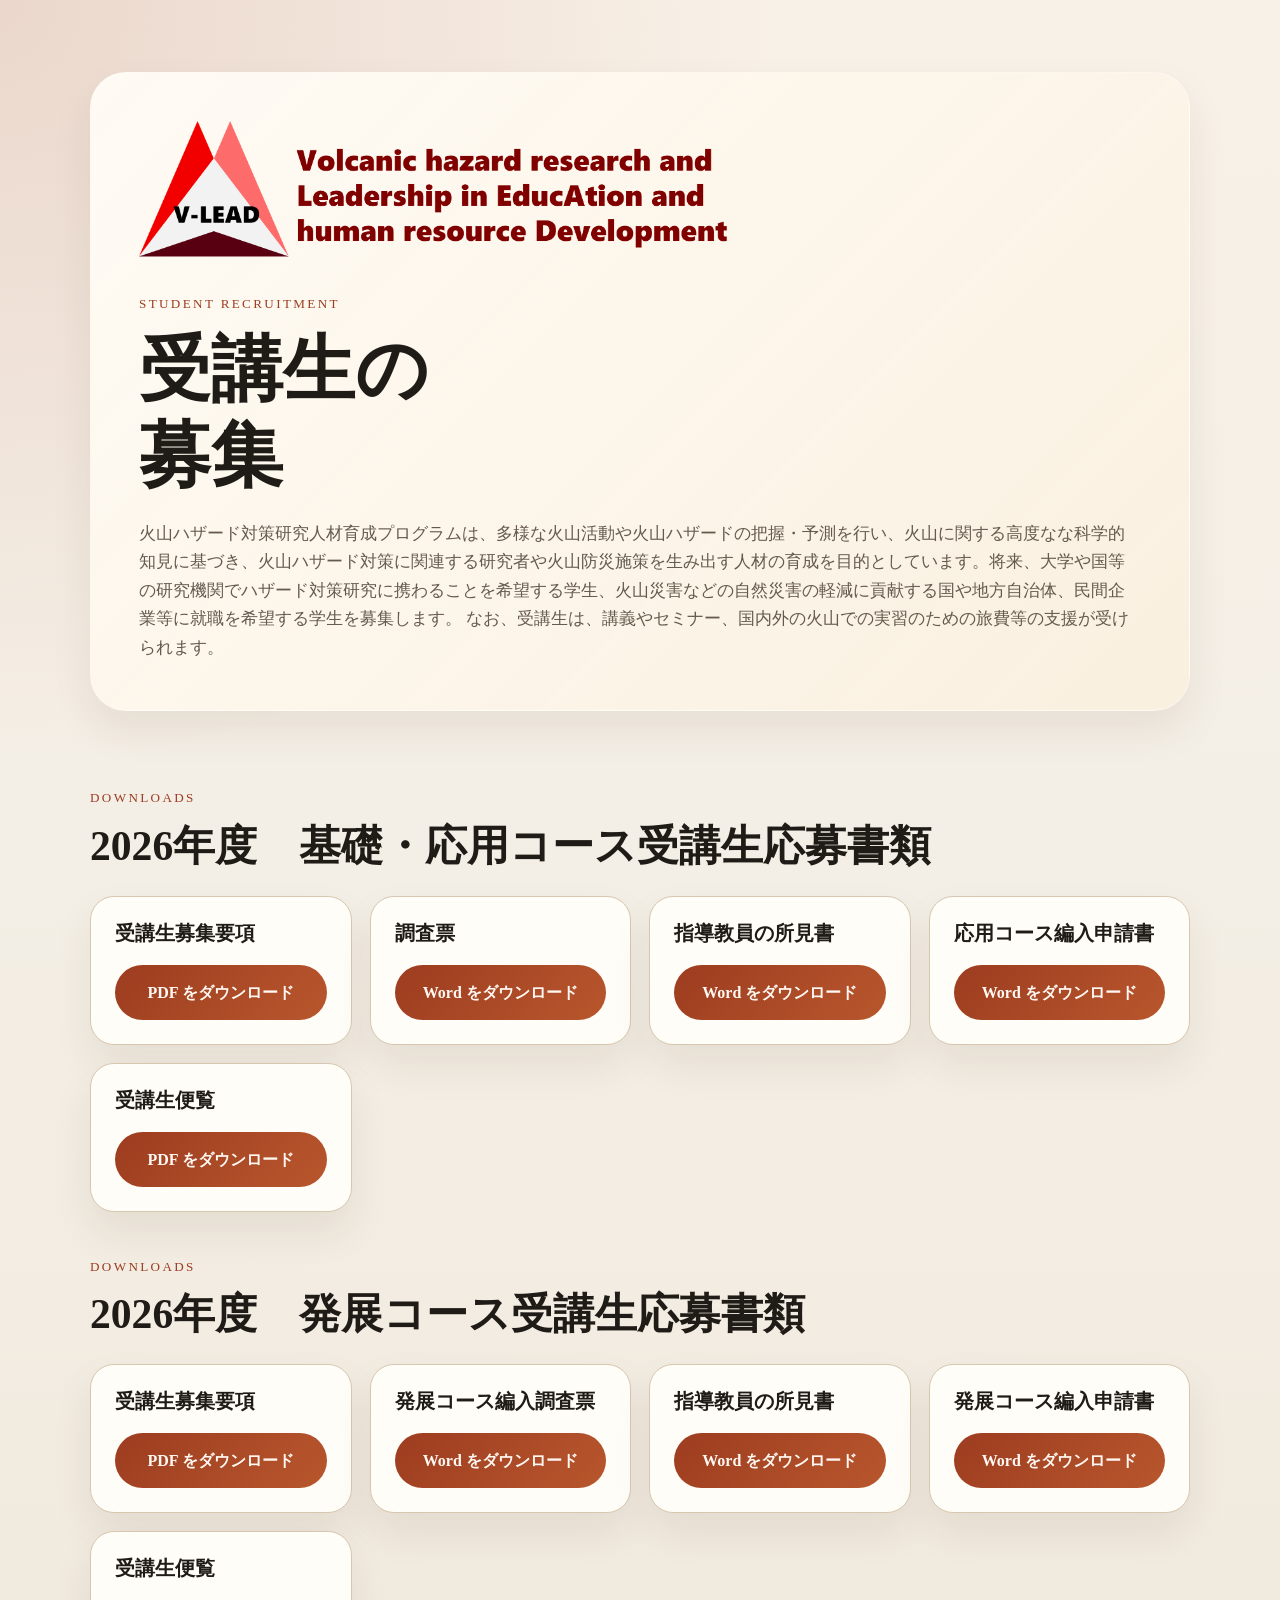
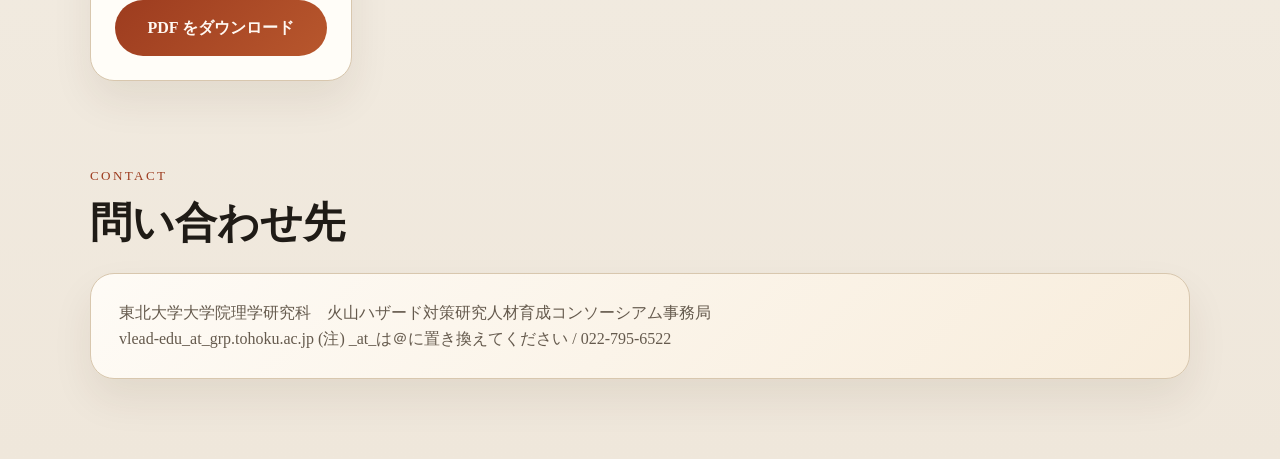
==== index.html @ fbe46156 "update" ====
<!DOCTYPE html>
<html lang="ja">

<head>
  <meta charset="UTF-8" />
  <meta name="viewport" content="width=device-width, initial-scale=1.0" />
  <title>V-LEAD 受講生募集</title>
  <meta name="description" content="V-LEAD の受講生募集概要と応募書類ダウンロードを掲載するページです。" />
  <meta name="robots" content="noindex, nofollow, noarchive" />
  <meta name="googlebot" content="noindex, nofollow, noarchive" />
  <link rel="stylesheet" href="styles.css" />
</head>

<body>
  <header class="hero">
    <div class="hero__inner">
      <a href="https://www.mext.go.jp/a_menu/kaihatu/jishin/mext_03438.html">
        <img class="hero__logo" src="assets/v-lead-logo.png" alt="V-LEAD ロゴ" width="900" height="197" />
      </a>
      <p class="eyebrow">Student Recruitment</p>
      <h1>受講生の募集</h1>
      <p class="hero__lead">
        火山ハザード対策研究人材育成プログラムは、多様な火山活動や火山ハザードの把握・予測を行い、火山に関する高度なな科学的知見に基づき、火山ハザード対策に関連する研究者や火山防災施策を生み出す人材の育成を目的としています。将来、大学や国等の研究機関でハザード対策研究に携わることを希望する学生、火山災害などの自然災害の軽減に貢献する国や地方自治体、民間企業等に就職を希望する学生を募集します。
        なお、受講生は、講義やセミナー、国内外の火山での実習のための旅費等の支援が受けられます。

      </p>
      <!--
        <div class="hero__actions">
          <a class="button button--primary" href="#downloads">募集資料をダウンロード</a>
          <a class="button button--ghost" href="#overview">募集概要を見る</a>
        </div>
        -->
    </div>
  </header>

  <main>
    <!-- <section class="section" id="overview">
      <div class="section__heading">
        <p class="eyebrow">Overview</p>
        <h2>募集概要</h2>
      </div>
      <div class="grid grid--cards">
        <article class="card">
          <h3>応募締切</h3>
          <p>2026年5月21日(水)
          </p>
        </article>
        <article class="card">
          <h3>応募方法</h3>
          <p>必要書類一式を vlead-oubo_at_grp.tohoku.ac.jp
            (※ _at_は＠に置き換えてください）宛にメールで提出してください。</p>
        </article>
        
          <article class="card">
            <h3>支援内容</h3>
            <p>講義・実習の案内、必要書類の配布、受講に関する連絡事項の掲載に対応できます。</p>
          </article>
          <article class="card">
            <h3>掲載方法</h3>
            <p>本文とダウンロードファイルを差し替えるだけで、GitHub Pages にそのまま公開できます。</p>
          </article>
      </div>
    </section> -->

    <section class="section" id="downloads">
      <div class="section__heading">
        <p class="eyebrow">Downloads</p>
        <h2>2026年度　基礎・応用コース受講生応募書類</h2>
        <!--
          <p class="section__note">
            下記のボタンから PDF と Word ファイルをダウンロードできます。実運用では `downloads/` フォルダ内の
            サンプルファイルを差し替えてください。
          </p>
          -->
      </div>
      <div class="grid grid--downloads">
        <article class="download-card">
          <h3>受講生募集要項</h3>
          <a class="button button--primary" href="downloads/2026kisooyo-boshuyoko.pdf" download>
            PDF をダウンロード
          </a>
        </article>
        <article class="download-card">
          <h3>調査票</h3>
          <a class="button button--primary" href="downloads/2026_V-LEAD_kiso-chousahyo.docx" download>
            Word をダウンロード
          </a>
        </article>
        <article class="download-card">
          <h3>指導教員の所見書</h3>
          <a class="button button--primary" href="downloads/2026_V-LEAD_kiso-syoken.docx" download>
            Word をダウンロード
          </a>
        </article>
        <article class="download-card">
          <h3>応用コース編入申請書</h3>
          <a class="button button--primary" href="downloads/2026_V-LEAD_ouyou-shinseisho.docx" download>
            Word をダウンロード
          </a>
        </article>
        <article class="download-card">
          <h3>受講生便覧</h3>
          <a class="button button--primary" href="downloads/2026_受講生便覧（基礎応用）.pdf" download>
            PDF をダウンロード
          </a>
        </article>
      </div>

      <div class="section__heading section__heading--downloads-gap">
        <p class="eyebrow">Downloads</p>
        <h2>2026年度　発展コース受講生応募書類</h2>
        <!--
          <p class="section__note">
            下記のボタンから PDF と Word ファイルをダウンロードできます。実運用では `downloads/` フォルダ内の
            サンプルファイルを差し替えてください。
          </p>
          -->
      </div>
      <div class="grid grid--downloads">
        <article class="download-card">
          <h3>受講生募集要項</h3>
          <a class="button button--primary" href="downloads/2026hatten-boshuyoko.pdf" download>
            PDF をダウンロード
          </a>
        </article>
        <article class="download-card">
          <h3>発展コース編入調査票</h3>
          <a class="button button--primary" href="downloads/2026_V-LEAD_hatten_hennyu-chousahyo.docx" download>
            Word をダウンロード
          </a>
        </article>
        <article class="download-card">
          <h3>指導教員の所見書</h3>
          <a class="button button--primary" href="downloads/2026_VLEAD_hatten_hennyu-syoken.docx" download>
            Word をダウンロード
          </a>
        </article>
        <article class="download-card">
          <h3>発展コース編入申請書</h3>
          <a class="button button--primary" href="downloads/2026_VLEAD_hatten-singakusinsei_shinsaisho.docx" download>
            Word をダウンロード
          </a>
        </article>
        <article class="download-card">
          <h3>受講生便覧</h3>
          <a class="button button--primary" href="downloads/2026_受講生便覧（発展）.pdf" download>
            PDF をダウンロード
          </a>
        </article>
      </div>
    </section>

    <section class="section section--compact">
      <div class="section__heading">
        <p class="eyebrow">Contact</p>
        <h2>問い合わせ先</h2>
      </div>
      <div class="contact-box">
        <!--
        <p>募集内容の詳細や提出方法に関する案内をここに記載できます。</p>
        -->
        <p> 東北大学大学院理学研究科　火山ハザード対策研究人材育成コンソーシアム事務局</p>
        <p> vlead-edu_at_grp.tohoku.ac.jp
          (注) _at_は＠に置き換えてください / 022-795-6522</p>
      </div>
    </section>
  </main>
</body>

</html>
---- styles.css ----
:root {
  --bg: #f4efe6;
  --surface: #fffdf8;
  --surface-strong: #fff7eb;
  --text: #1f1b16;
  --muted: #655a4d;
  --line: #d8c7ae;
  --accent: #9d3c1f;
  --accent-dark: #742b14;
  --shadow: 0 20px 40px rgba(62, 35, 18, 0.08);
  --radius-lg: 24px;
  --radius-md: 18px;
  --radius-sm: 999px;
  --content-width: 1100px;
}

* {
  box-sizing: border-box;
}

html {
  scroll-behavior: smooth;
}

body {
  margin: 0;
  font-family: "Hiragino Mincho ProN", "Yu Mincho", serif;
  color: var(--text);
  background:
    radial-gradient(circle at top left, rgba(157, 60, 31, 0.14), transparent 32%),
    linear-gradient(180deg, #f8f1e8 0%, #f4efe6 40%, #efe7db 100%);
  line-height: 1.7;
}

a {
  color: inherit;
}

.hero {
  padding: 72px 24px 48px;
}

.hero__inner,
.section {
  width: min(calc(100% - 32px), var(--content-width));
  margin: 0 auto;
}

.hero__inner {
  padding: 48px;
  border: 1px solid rgba(255, 255, 255, 0.4);
  border-radius: 36px;
  background:
    linear-gradient(135deg, rgba(255, 251, 244, 0.95), rgba(249, 238, 220, 0.9)),
    #fff;
  box-shadow: var(--shadow);
}

.hero__logo {
  display: block;
  width: min(100%, 620px);
  height: auto;
  margin: 0 0 28px;
  object-fit: contain;
}

.eyebrow {
  margin: 0 0 12px;
  font-size: 0.82rem;
  letter-spacing: 0.18em;
  text-transform: uppercase;
  color: var(--accent);
}

h1,
h2,
h3 {
  margin: 0;
  line-height: 1.2;
  font-weight: 600;
}

h1 {
  font-size: clamp(2.4rem, 6vw, 4.5rem);
  max-width: 10ch;
}

h2 {
  font-size: clamp(1.8rem, 4vw, 2.6rem);
}

h3 {
  font-size: 1.25rem;
}

.hero__lead,
.section__note,
.card p,
.panel p,
.download-card p,
.contact-box p,
li {
  color: var(--muted);
}

.hero__lead {
  max-width: none;
  width: 100%;
  margin: 20px 0 0;
  font-size: 1.05rem;
}

.hero__actions {
  display: flex;
  flex-wrap: wrap;
  gap: 12px;
  margin-top: 28px;
}

.button {
  display: inline-flex;
  align-items: center;
  justify-content: center;
  padding: 14px 22px;
  border-radius: var(--radius-sm);
  text-decoration: none;
  font-weight: 700;
  transition: transform 180ms ease, background-color 180ms ease, color 180ms ease;
}

.button:hover {
  transform: translateY(-2px);
}

.button--primary {
  color: #fff8f2;
  background: linear-gradient(135deg, var(--accent), #b8572d);
}

.button--ghost {
  border: 1px solid var(--line);
  background: rgba(255, 255, 255, 0.55);
}

.section {
  padding: 28px 0 56px;
}

.section--accent {
  padding-top: 40px;
}

.section--compact {
  padding-bottom: 80px;
}

.section__heading {
  margin-bottom: 24px;
}

.section__heading--downloads-gap {
  margin-top: 44px;
}

.grid {
  display: grid;
  gap: 18px;
}

.grid--cards {
  grid-template-columns: repeat(3, minmax(0, 1fr));
}

.grid--downloads {
  grid-template-columns: repeat(auto-fit, minmax(260px, 1fr));
}

.card,
.panel,
.download-card,
.contact-box {
  border: 1px solid var(--line);
  border-radius: var(--radius-lg);
  background: var(--surface);
  box-shadow: var(--shadow);
}

.card,
.panel,
.download-card {
  padding: 24px;
}

.download-card {
  display: flex;
  flex-direction: column;
  height: 100%;
}

.download-card h3 {
  margin-bottom: 20px;
}

.detail-layout {
  display: grid;
  grid-template-columns: 1.2fr 1fr 1fr;
  gap: 18px;
}

.panel {
  background: var(--surface-strong);
}

.plain-list,
.step-list {
  margin: 16px 0 0;
  padding-left: 20px;
}

.filetype {
  display: inline-flex;
  margin-bottom: 12px;
  padding: 6px 10px;
  border-radius: var(--radius-sm);
  background: rgba(157, 60, 31, 0.12);
  color: var(--accent-dark);
  font-size: 0.76rem;
  font-weight: 700;
  letter-spacing: 0.08em;
}

.download-card .button {
  width: 100%;
  margin-top: auto;
}

.contact-box {
  padding: 28px;
  background: linear-gradient(135deg, rgba(255, 252, 247, 0.95), rgba(248, 237, 220, 0.96));
}

.contact-box p {
  margin: 0 0 0.3rem;
  line-height: 1.35;
}

.contact-box p:last-child {
  margin-bottom: 0;
}

@media (max-width: 900px) {
  .grid--cards,
  .detail-layout {
    grid-template-columns: 1fr;
  }
}

@media (max-width: 640px) {
  .hero {
    padding: 24px 16px 32px;
  }

  .hero__inner,
  .section {
    width: min(calc(100% - 20px), var(--content-width));
  }

  .hero__inner {
    padding: 30px 22px;
    border-radius: 28px;
  }

  .section {
    padding: 18px 0 42px;
  }

  .button {
    width: 100%;
  }
}
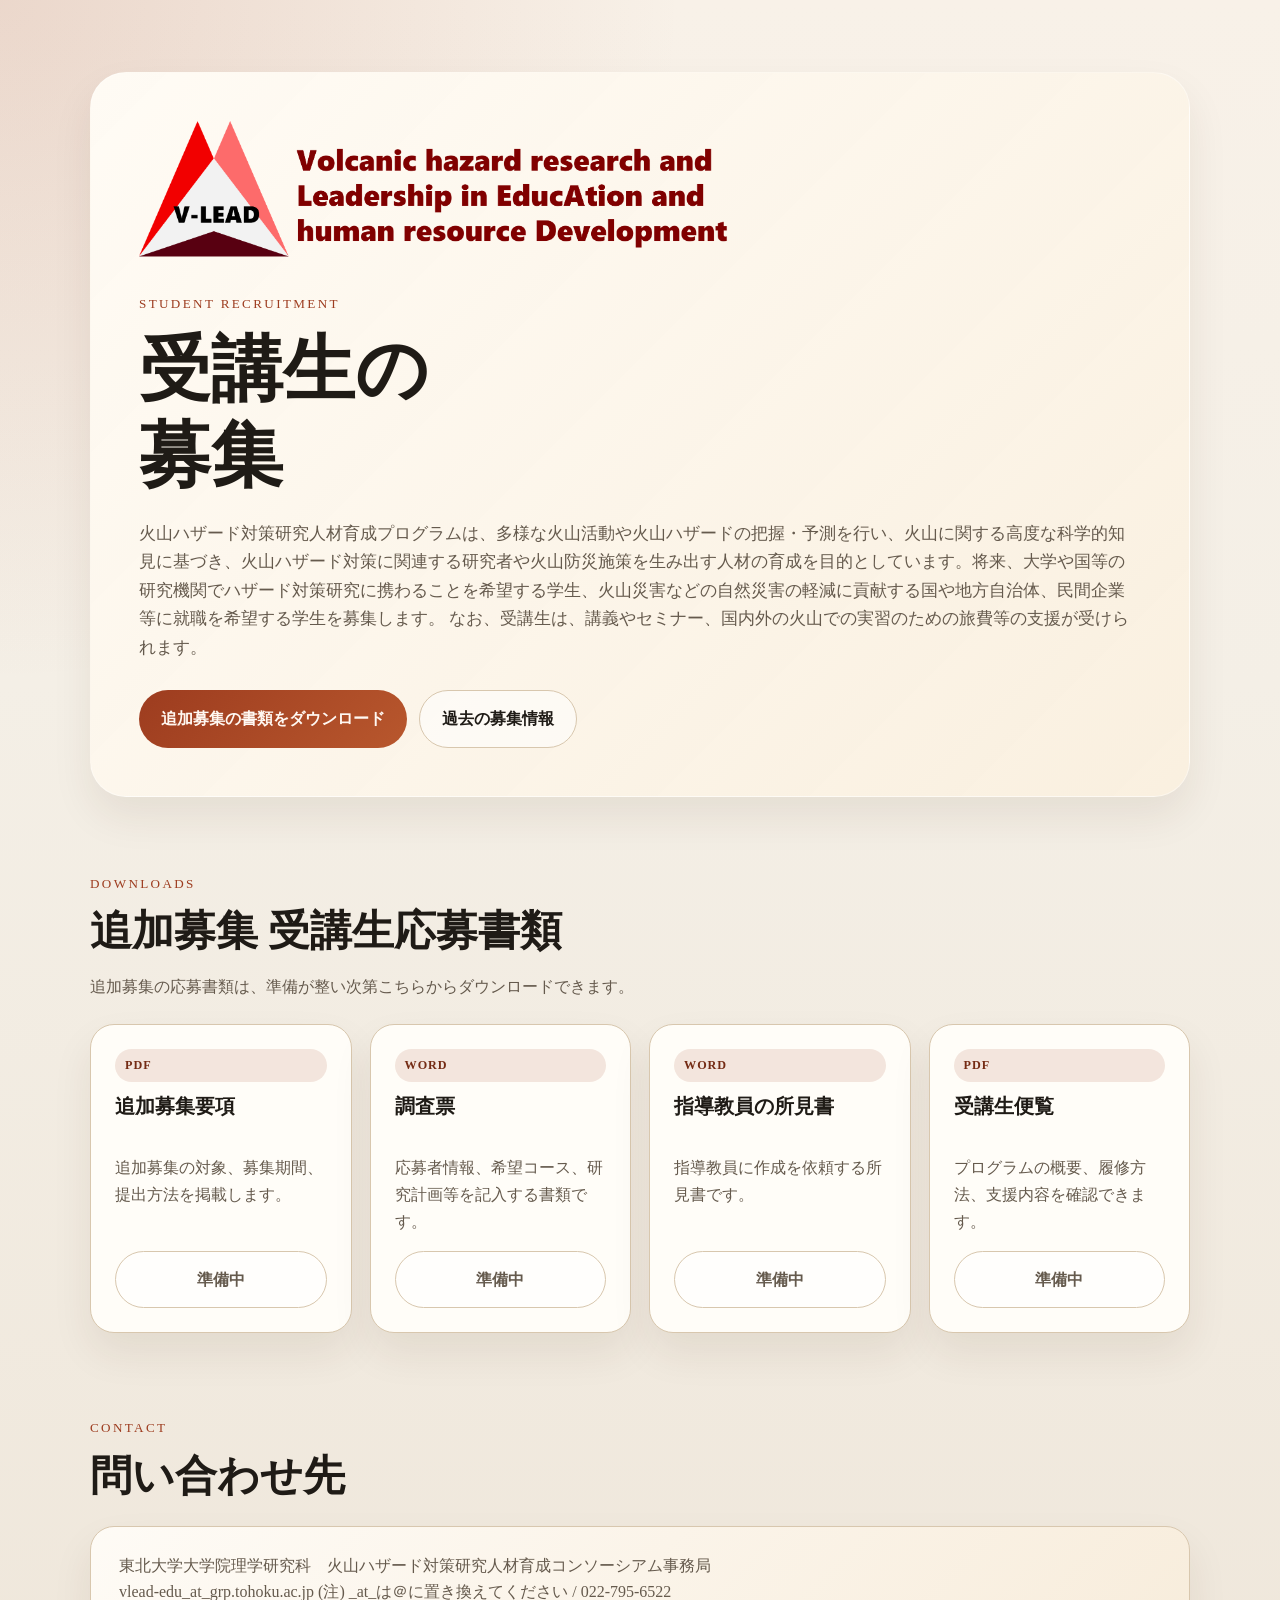
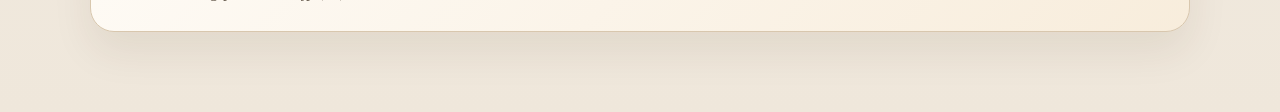
==== commit bfec1b65: "add" ====
--- a/index.html
+++ b/index.html
@@ -6,8 +6,6 @@
   <meta name="viewport" content="width=device-width, initial-scale=1.0" />
   <title>V-LEAD 受講生募集</title>
   <meta name="description" content="V-LEAD の受講生募集概要と応募書類ダウンロードを掲載するページです。" />
-  <meta name="robots" content="noindex, nofollow, noarchive" />
-  <meta name="googlebot" content="noindex, nofollow, noarchive" />
   <link rel="stylesheet" href="styles.css" />
 </head>
 
@@ -18,18 +16,16 @@
         <img class="hero__logo" src="assets/v-lead-logo.png" alt="V-LEAD ロゴ" width="900" height="197" />
       </a>
       <p class="eyebrow">Student Recruitment</p>
-      <h1>受講生の募集</h1>
+      <h1>受講生の<span class="nowrap">募集</span></h1>
       <p class="hero__lead">
-        火山ハザード対策研究人材育成プログラムは、多様な火山活動や火山ハザードの把握・予測を行い、火山に関する高度なな科学的知見に基づき、火山ハザード対策に関連する研究者や火山防災施策を生み出す人材の育成を目的としています。将来、大学や国等の研究機関でハザード対策研究に携わることを希望する学生、火山災害などの自然災害の軽減に貢献する国や地方自治体、民間企業等に就職を希望する学生を募集します。
+        火山ハザード対策研究人材育成プログラムは、多様な火山活動や火山ハザードの把握・予測を行い、火山に関する高度な科学的知見に基づき、火山ハザード対策に関連する研究者や火山防災施策を生み出す人材の育成を目的としています。将来、大学や国等の研究機関でハザード対策研究に携わることを希望する学生、火山災害などの自然災害の軽減に貢献する国や地方自治体、民間企業等に就職を希望する学生を募集します。
         なお、受講生は、講義やセミナー、国内外の火山での実習のための旅費等の支援が受けられます。
 
       </p>
-      <!--
-        <div class="hero__actions">
-          <a class="button button--primary" href="#downloads">募集資料をダウンロード</a>
-          <a class="button button--ghost" href="#overview">募集概要を見る</a>
-        </div>
-        -->
+      <div class="hero__actions">
+        <a class="button button--primary" href="#downloads">追加募集の書類をダウンロード</a>
+        <a class="button button--ghost" href="past-recruitment.html">過去の募集情報</a>
+      </div>
     </div>
   </header>
 
@@ -65,87 +61,35 @@
     <section class="section" id="downloads">
       <div class="section__heading">
         <p class="eyebrow">Downloads</p>
-        <h2>2026年度　基礎・応用コース受講生応募書類</h2>
-        <!--
-          <p class="section__note">
-            下記のボタンから PDF と Word ファイルをダウンロードできます。実運用では `downloads/` フォルダ内の
-            サンプルファイルを差し替えてください。
-          </p>
-          -->
+        <h2>追加募集 受講生応募書類</h2>
+        <p class="section__note">
+          追加募集の応募書類は、準備が整い次第こちらからダウンロードできます。
+        </p>
       </div>
       <div class="grid grid--downloads">
         <article class="download-card">
-          <h3>受講生募集要項</h3>
-          <a class="button button--primary" href="downloads/2026kisooyo-boshuyoko.pdf" download>
-            PDF をダウンロード
-          </a>
+          <span class="filetype">PDF</span>
+          <h3>追加募集要項</h3>
+          <p>追加募集の対象、募集期間、提出方法を掲載します。</p>
+          <span class="button button--disabled" aria-disabled="true">準備中</span>
         </article>
         <article class="download-card">
+          <span class="filetype">WORD</span>
           <h3>調査票</h3>
-          <a class="button button--primary" href="downloads/2026_V-LEAD_kiso-chousahyo.docx" download>
-            Word をダウンロード
-          </a>
+          <p>応募者情報、希望コース、研究計画等を記入する書類です。</p>
+          <span class="button button--disabled" aria-disabled="true">準備中</span>
         </article>
         <article class="download-card">
+          <span class="filetype">WORD</span>
           <h3>指導教員の所見書</h3>
-          <a class="button button--primary" href="downloads/2026_V-LEAD_kiso-syoken.docx" download>
-            Word をダウンロード
-          </a>
+          <p>指導教員に作成を依頼する所見書です。</p>
+          <span class="button button--disabled" aria-disabled="true">準備中</span>
         </article>
         <article class="download-card">
-          <h3>応用コース編入申請書</h3>
-          <a class="button button--primary" href="downloads/2026_V-LEAD_ouyou-shinseisho.docx" download>
-            Word をダウンロード
-          </a>
-        </article>
-        <article class="download-card">
+          <span class="filetype">PDF</span>
           <h3>受講生便覧</h3>
-          <a class="button button--primary" href="downloads/2026_受講生便覧（基礎応用）.pdf" download>
-            PDF をダウンロード
-          </a>
-        </article>
-      </div>
-
-      <div class="section__heading section__heading--downloads-gap">
-        <p class="eyebrow">Downloads</p>
-        <h2>2026年度　発展コース受講生応募書類</h2>
-        <!--
-          <p class="section__note">
-            下記のボタンから PDF と Word ファイルをダウンロードできます。実運用では `downloads/` フォルダ内の
-            サンプルファイルを差し替えてください。
-          </p>
-          -->
-      </div>
-      <div class="grid grid--downloads">
-        <article class="download-card">
-          <h3>受講生募集要項</h3>
-          <a class="button button--primary" href="downloads/2026hatten-boshuyoko.pdf" download>
-            PDF をダウンロード
-          </a>
-        </article>
-        <article class="download-card">
-          <h3>発展コース編入調査票</h3>
-          <a class="button button--primary" href="downloads/2026_V-LEAD_hatten_hennyu-chousahyo.docx" download>
-            Word をダウンロード
-          </a>
-        </article>
-        <article class="download-card">
-          <h3>指導教員の所見書</h3>
-          <a class="button button--primary" href="downloads/2026_VLEAD_hatten_hennyu-syoken.docx" download>
-            Word をダウンロード
-          </a>
-        </article>
-        <article class="download-card">
-          <h3>発展コース編入申請書</h3>
-          <a class="button button--primary" href="downloads/2026_VLEAD_hatten-singakusinsei_shinsaisho.docx" download>
-            Word をダウンロード
-          </a>
-        </article>
-        <article class="download-card">
-          <h3>受講生便覧</h3>
-          <a class="button button--primary" href="downloads/2026_受講生便覧（発展）.pdf" download>
-            PDF をダウンロード
-          </a>
+          <p>プログラムの概要、履修方法、支援内容を確認できます。</p>
+          <span class="button button--disabled" aria-disabled="true">準備中</span>
         </article>
       </div>
     </section>
@@ -167,4 +111,4 @@
   </main>
 </body>
 
-</html>+</html>
--- a/styles.css
+++ b/styles.css
@@ -36,6 +36,10 @@
   color: inherit;
 }
 
+.nowrap {
+  white-space: nowrap;
+}
+
 .hero {
   padding: 72px 24px 48px;
 }
@@ -140,6 +144,17 @@
 .button--ghost {
   border: 1px solid var(--line);
   background: rgba(255, 255, 255, 0.55);
+}
+
+.button--disabled {
+  color: var(--muted);
+  border: 1px solid var(--line);
+  background: rgba(255, 255, 255, 0.62);
+  cursor: not-allowed;
+}
+
+.button--disabled:hover {
+  transform: none;
 }
 
 .section {
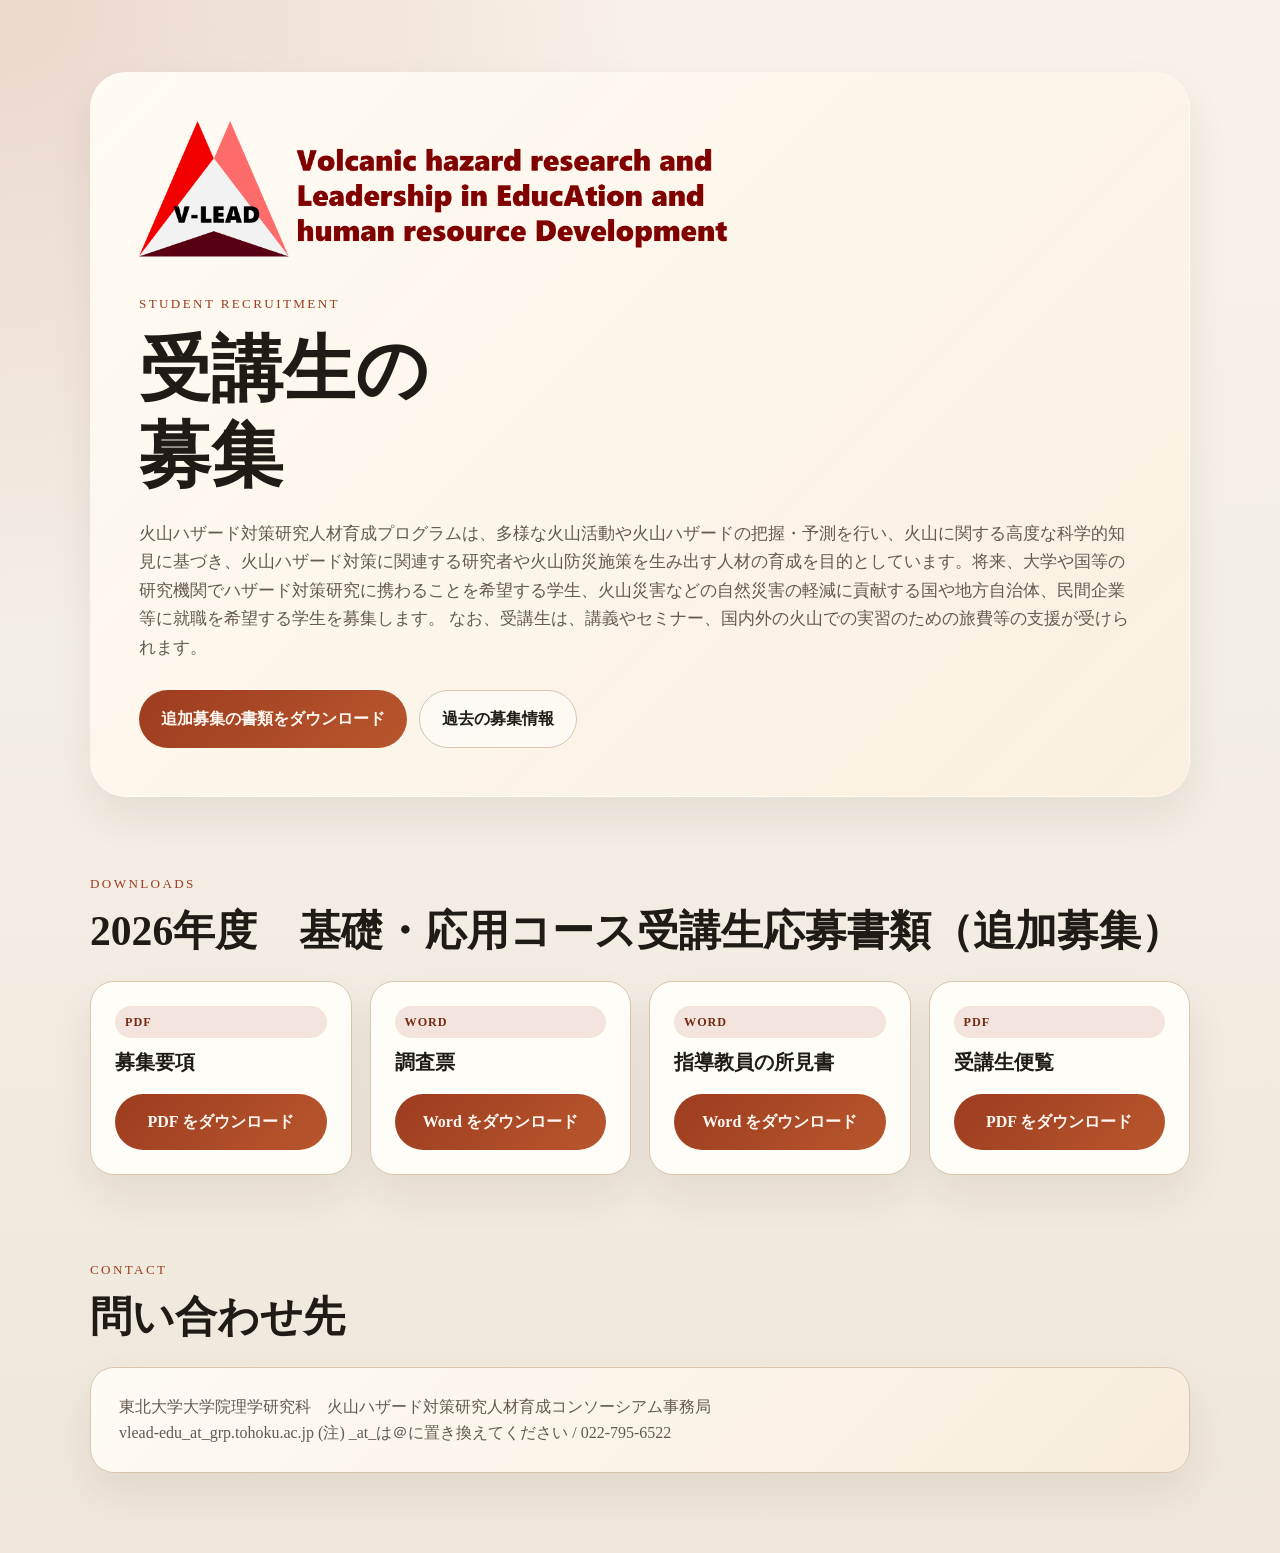
==== commit ada04d4b: "Prepare additional recruitment page" ====
--- a/index.html
+++ b/index.html
@@ -61,35 +61,36 @@
     <section class="section" id="downloads">
       <div class="section__heading">
         <p class="eyebrow">Downloads</p>
-        <h2>追加募集 受講生応募書類</h2>
-        <p class="section__note">
-          追加募集の応募書類は、準備が整い次第こちらからダウンロードできます。
-        </p>
+        <h2>2026年度　基礎・応用コース受講生応募書類（追加募集）</h2>
       </div>
       <div class="grid grid--downloads">
         <article class="download-card">
           <span class="filetype">PDF</span>
-          <h3>追加募集要項</h3>
-          <p>追加募集の対象、募集期間、提出方法を掲載します。</p>
-          <span class="button button--disabled" aria-disabled="true">準備中</span>
+          <h3>募集要項</h3>
+          <a class="button button--primary" href="downloads/2026kisooyo-boshuyoko.pdf" download>
+            PDF をダウンロード
+          </a>
         </article>
         <article class="download-card">
           <span class="filetype">WORD</span>
           <h3>調査票</h3>
-          <p>応募者情報、希望コース、研究計画等を記入する書類です。</p>
-          <span class="button button--disabled" aria-disabled="true">準備中</span>
+          <a class="button button--primary" href="downloads/2026_V-LEAD_kiso-chousahyo.docx" download>
+            Word をダウンロード
+          </a>
         </article>
         <article class="download-card">
           <span class="filetype">WORD</span>
           <h3>指導教員の所見書</h3>
-          <p>指導教員に作成を依頼する所見書です。</p>
-          <span class="button button--disabled" aria-disabled="true">準備中</span>
+          <a class="button button--primary" href="downloads/2026_V-LEAD_kiso-syoken.docx" download>
+            Word をダウンロード
+          </a>
         </article>
         <article class="download-card">
           <span class="filetype">PDF</span>
           <h3>受講生便覧</h3>
-          <p>プログラムの概要、履修方法、支援内容を確認できます。</p>
-          <span class="button button--disabled" aria-disabled="true">準備中</span>
+          <a class="button button--primary" href="downloads/2026_受講生便覧（基礎応用）.pdf" download>
+            PDF をダウンロード
+          </a>
         </article>
       </div>
     </section>
--- a/styles.css
+++ b/styles.css
@@ -146,17 +146,6 @@
   background: rgba(255, 255, 255, 0.55);
 }
 
-.button--disabled {
-  color: var(--muted);
-  border: 1px solid var(--line);
-  background: rgba(255, 255, 255, 0.62);
-  cursor: not-allowed;
-}
-
-.button--disabled:hover {
-  transform: none;
-}
-
 .section {
   padding: 28px 0 56px;
 }
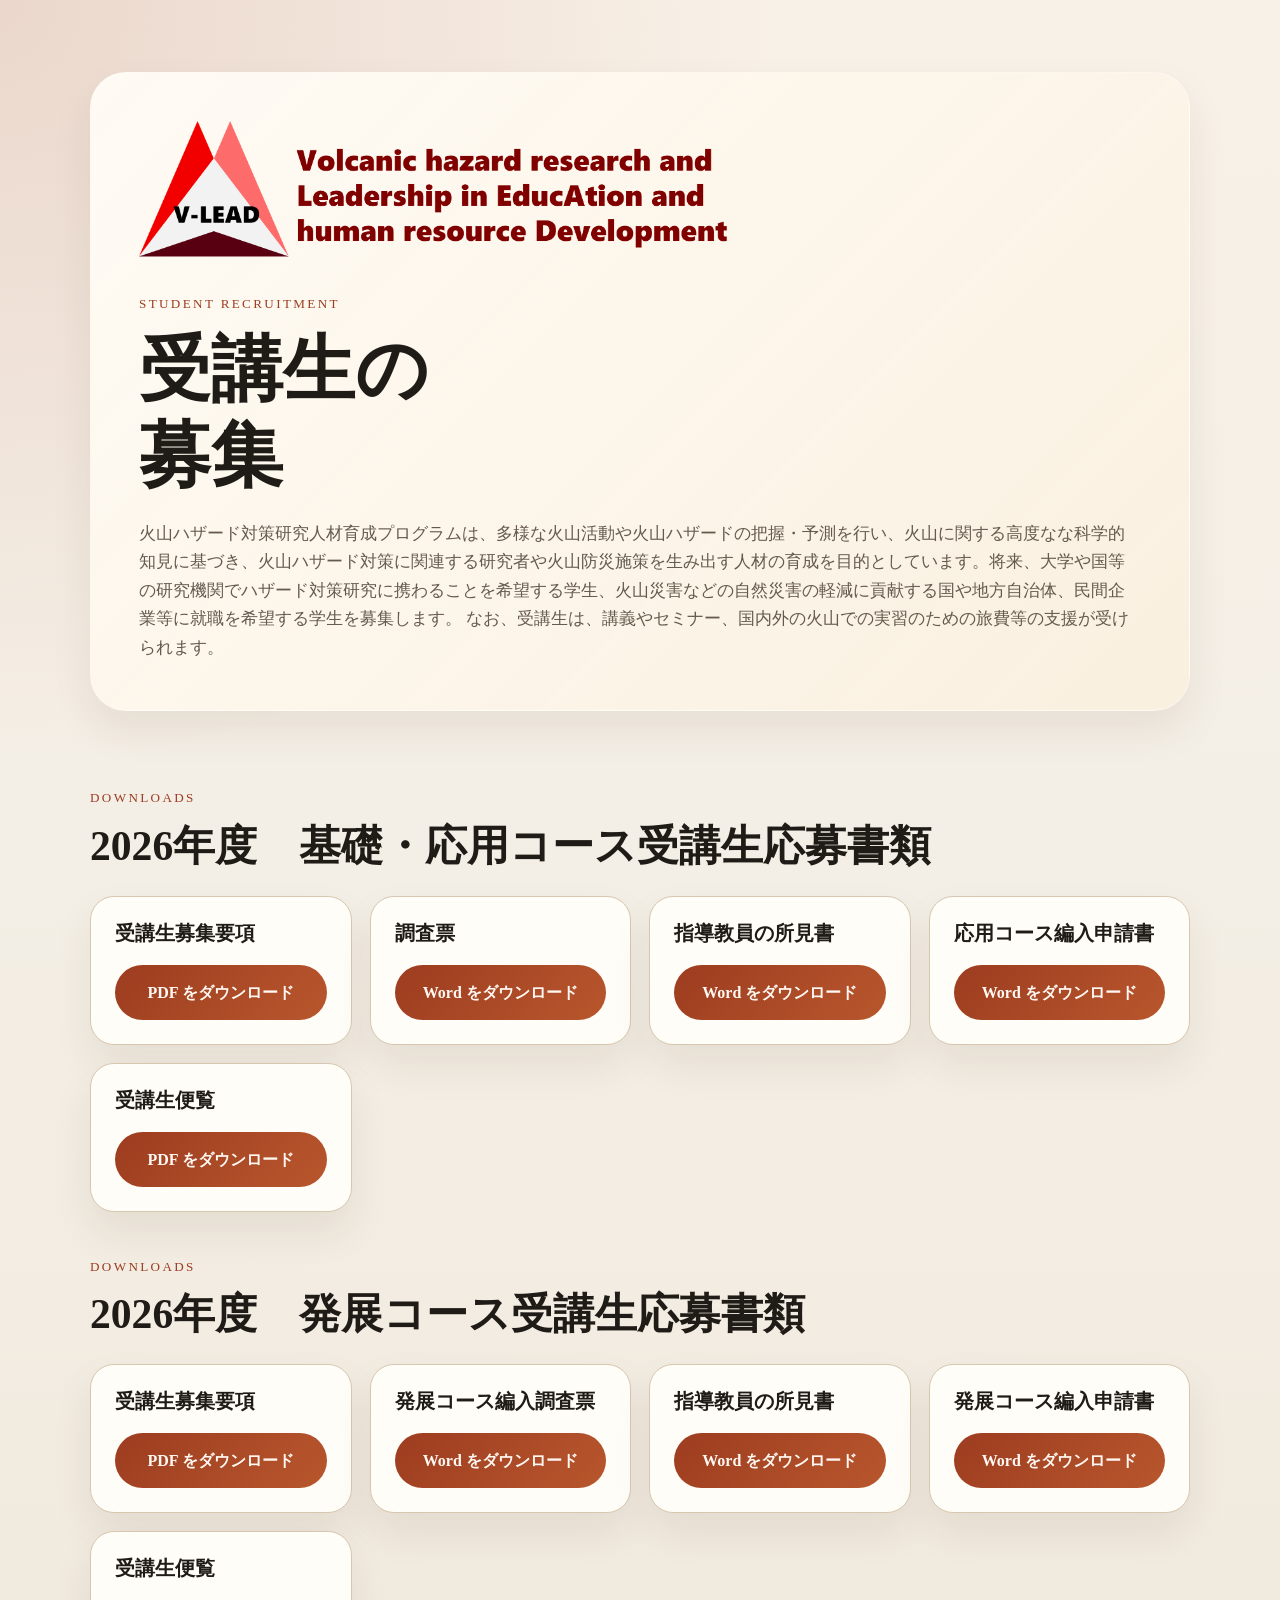
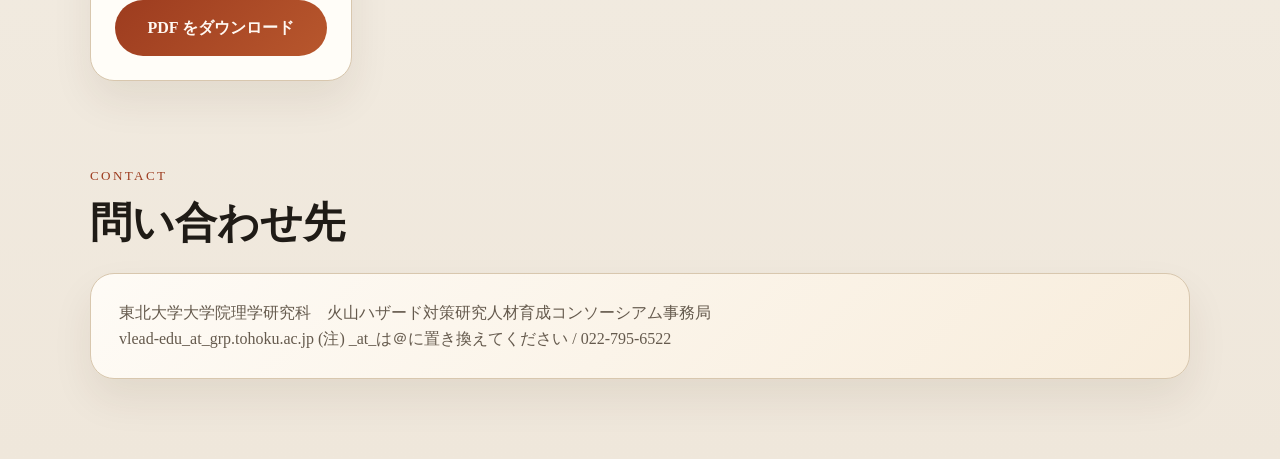
==== commit 9bc4a3c5: "Revert "add" This reverts commit bfec1b657a7ceb6c7c5b3812f0a6cfe923a93ef2." ====
--- a/index.html
+++ b/index.html
@@ -18,14 +18,16 @@
       <p class="eyebrow">Student Recruitment</p>
       <h1>受講生の<span class="nowrap">募集</span></h1>
       <p class="hero__lead">
-        火山ハザード対策研究人材育成プログラムは、多様な火山活動や火山ハザードの把握・予測を行い、火山に関する高度な科学的知見に基づき、火山ハザード対策に関連する研究者や火山防災施策を生み出す人材の育成を目的としています。将来、大学や国等の研究機関でハザード対策研究に携わることを希望する学生、火山災害などの自然災害の軽減に貢献する国や地方自治体、民間企業等に就職を希望する学生を募集します。
+        火山ハザード対策研究人材育成プログラムは、多様な火山活動や火山ハザードの把握・予測を行い、火山に関する高度なな科学的知見に基づき、火山ハザード対策に関連する研究者や火山防災施策を生み出す人材の育成を目的としています。将来、大学や国等の研究機関でハザード対策研究に携わることを希望する学生、火山災害などの自然災害の軽減に貢献する国や地方自治体、民間企業等に就職を希望する学生を募集します。
         なお、受講生は、講義やセミナー、国内外の火山での実習のための旅費等の支援が受けられます。
 
       </p>
-      <div class="hero__actions">
-        <a class="button button--primary" href="#downloads">追加募集の書類をダウンロード</a>
-        <a class="button button--ghost" href="past-recruitment.html">過去の募集情報</a>
-      </div>
+      <!--
+        <div class="hero__actions">
+          <a class="button button--primary" href="#downloads">募集資料をダウンロード</a>
+          <a class="button button--ghost" href="#overview">募集概要を見る</a>
+        </div>
+        -->
     </div>
   </header>
 
@@ -61,34 +63,85 @@
     <section class="section" id="downloads">
       <div class="section__heading">
         <p class="eyebrow">Downloads</p>
-        <h2>2026年度　基礎・応用コース受講生応募書類（追加募集）</h2>
+        <h2>2026年度　基礎・応用コース受講生応募書類</h2>
+        <!--
+          <p class="section__note">
+            下記のボタンから PDF と Word ファイルをダウンロードできます。実運用では `downloads/` フォルダ内の
+            サンプルファイルを差し替えてください。
+          </p>
+          -->
       </div>
       <div class="grid grid--downloads">
         <article class="download-card">
-          <span class="filetype">PDF</span>
-          <h3>募集要項</h3>
+          <h3>受講生募集要項</h3>
           <a class="button button--primary" href="downloads/2026kisooyo-boshuyoko.pdf" download>
             PDF をダウンロード
           </a>
         </article>
         <article class="download-card">
-          <span class="filetype">WORD</span>
           <h3>調査票</h3>
           <a class="button button--primary" href="downloads/2026_V-LEAD_kiso-chousahyo.docx" download>
             Word をダウンロード
           </a>
         </article>
         <article class="download-card">
-          <span class="filetype">WORD</span>
           <h3>指導教員の所見書</h3>
           <a class="button button--primary" href="downloads/2026_V-LEAD_kiso-syoken.docx" download>
             Word をダウンロード
           </a>
         </article>
         <article class="download-card">
-          <span class="filetype">PDF</span>
+          <h3>応用コース編入申請書</h3>
+          <a class="button button--primary" href="downloads/2026_V-LEAD_ouyou-shinseisho.docx" download>
+            Word をダウンロード
+          </a>
+        </article>
+        <article class="download-card">
           <h3>受講生便覧</h3>
           <a class="button button--primary" href="downloads/2026_受講生便覧（基礎応用）.pdf" download>
+            PDF をダウンロード
+          </a>
+        </article>
+      </div>
+
+      <div class="section__heading section__heading--downloads-gap">
+        <p class="eyebrow">Downloads</p>
+        <h2>2026年度　発展コース受講生応募書類</h2>
+        <!--
+          <p class="section__note">
+            下記のボタンから PDF と Word ファイルをダウンロードできます。実運用では `downloads/` フォルダ内の
+            サンプルファイルを差し替えてください。
+          </p>
+          -->
+      </div>
+      <div class="grid grid--downloads">
+        <article class="download-card">
+          <h3>受講生募集要項</h3>
+          <a class="button button--primary" href="downloads/2026hatten-boshuyoko.pdf" download>
+            PDF をダウンロード
+          </a>
+        </article>
+        <article class="download-card">
+          <h3>発展コース編入調査票</h3>
+          <a class="button button--primary" href="downloads/2026_V-LEAD_hatten_hennyu-chousahyo.docx" download>
+            Word をダウンロード
+          </a>
+        </article>
+        <article class="download-card">
+          <h3>指導教員の所見書</h3>
+          <a class="button button--primary" href="downloads/2026_VLEAD_hatten_hennyu-syoken.docx" download>
+            Word をダウンロード
+          </a>
+        </article>
+        <article class="download-card">
+          <h3>発展コース編入申請書</h3>
+          <a class="button button--primary" href="downloads/2026_VLEAD_hatten-singakusinsei_shinsaisho.docx" download>
+            Word をダウンロード
+          </a>
+        </article>
+        <article class="download-card">
+          <h3>受講生便覧</h3>
+          <a class="button button--primary" href="downloads/2026_受講生便覧（発展）.pdf" download>
             PDF をダウンロード
           </a>
         </article>
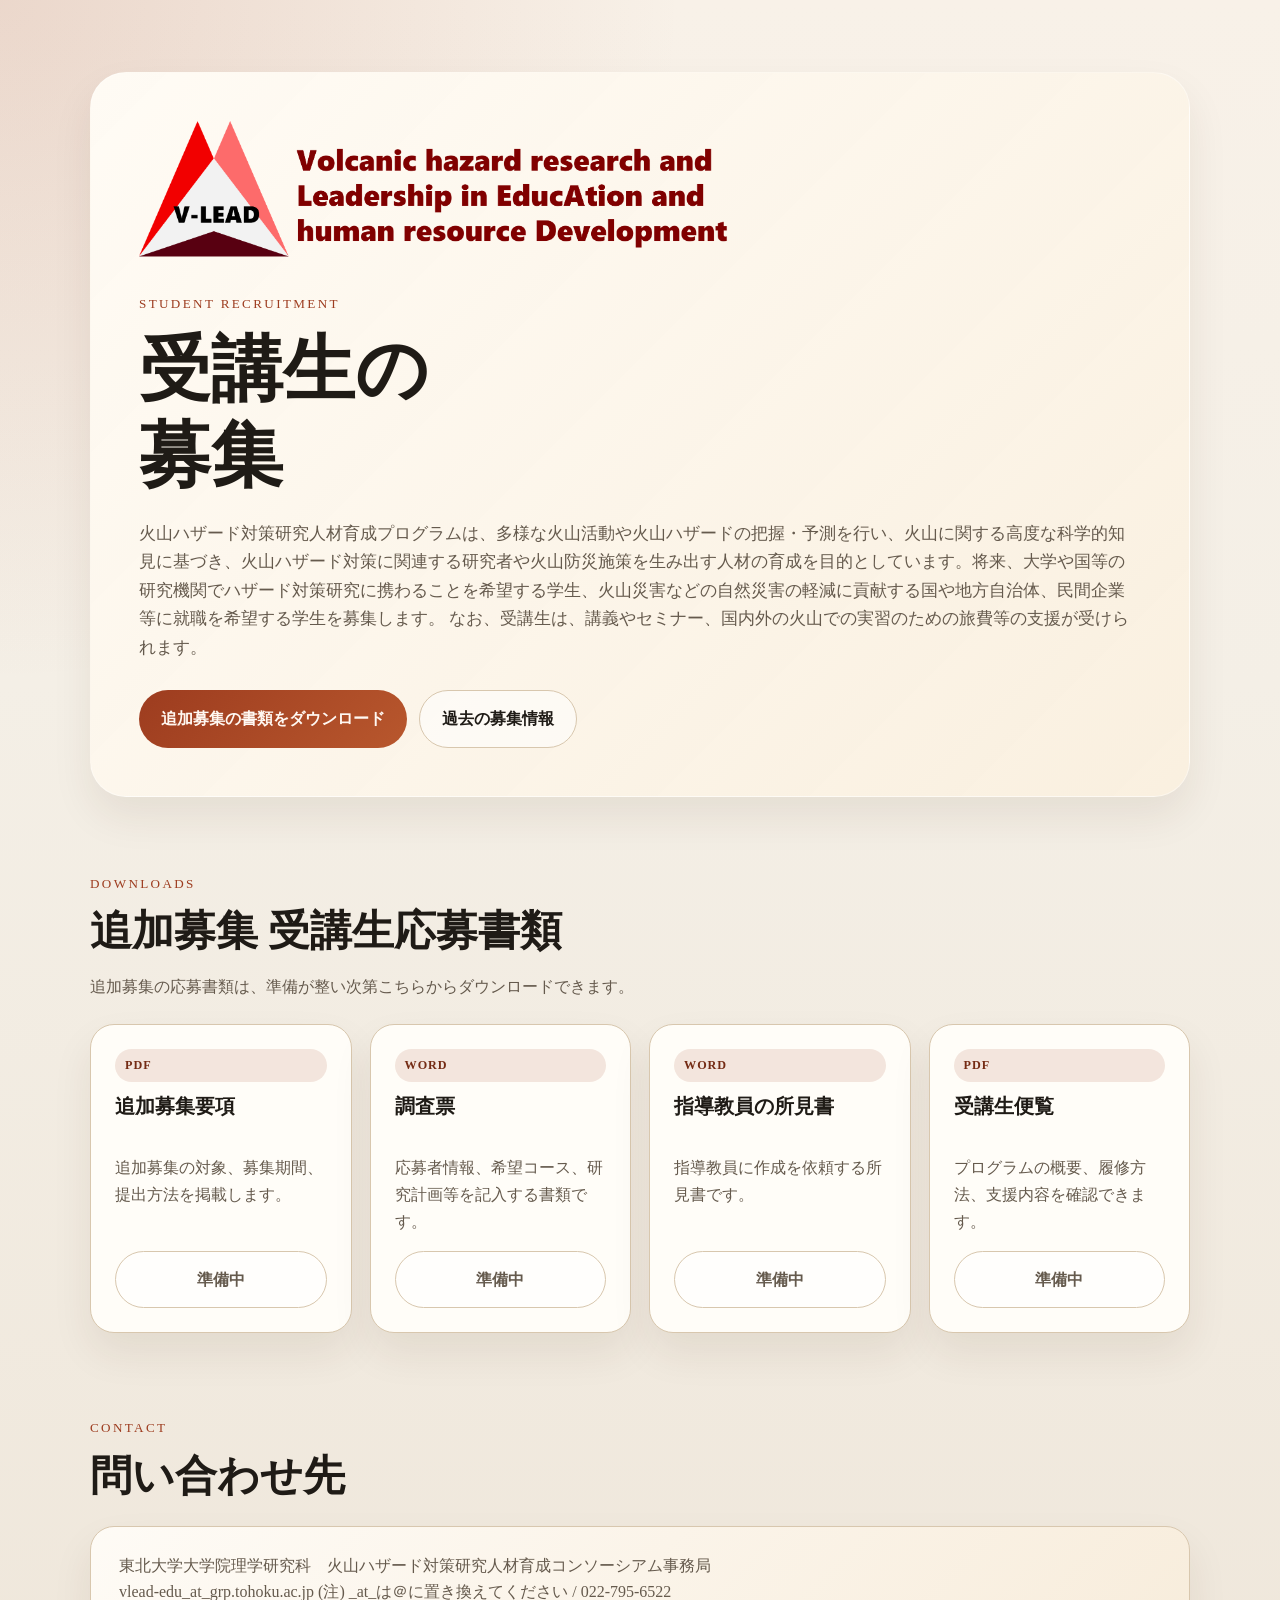
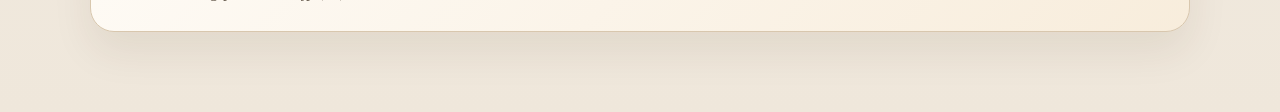
==== commit e6fcfede: "Revert "Prepare additional recruitment page" This reverts commit ada04d4bcce5d6eb1c1dd412f5c69df769f" ====
--- a/index.html
+++ b/index.html
@@ -18,16 +18,14 @@
       <p class="eyebrow">Student Recruitment</p>
       <h1>受講生の<span class="nowrap">募集</span></h1>
       <p class="hero__lead">
-        火山ハザード対策研究人材育成プログラムは、多様な火山活動や火山ハザードの把握・予測を行い、火山に関する高度なな科学的知見に基づき、火山ハザード対策に関連する研究者や火山防災施策を生み出す人材の育成を目的としています。将来、大学や国等の研究機関でハザード対策研究に携わることを希望する学生、火山災害などの自然災害の軽減に貢献する国や地方自治体、民間企業等に就職を希望する学生を募集します。
+        火山ハザード対策研究人材育成プログラムは、多様な火山活動や火山ハザードの把握・予測を行い、火山に関する高度な科学的知見に基づき、火山ハザード対策に関連する研究者や火山防災施策を生み出す人材の育成を目的としています。将来、大学や国等の研究機関でハザード対策研究に携わることを希望する学生、火山災害などの自然災害の軽減に貢献する国や地方自治体、民間企業等に就職を希望する学生を募集します。
         なお、受講生は、講義やセミナー、国内外の火山での実習のための旅費等の支援が受けられます。
 
       </p>
-      <!--
-        <div class="hero__actions">
-          <a class="button button--primary" href="#downloads">募集資料をダウンロード</a>
-          <a class="button button--ghost" href="#overview">募集概要を見る</a>
-        </div>
-        -->
+      <div class="hero__actions">
+        <a class="button button--primary" href="#downloads">追加募集の書類をダウンロード</a>
+        <a class="button button--ghost" href="past-recruitment.html">過去の募集情報</a>
+      </div>
     </div>
   </header>
 
@@ -63,87 +61,35 @@
     <section class="section" id="downloads">
       <div class="section__heading">
         <p class="eyebrow">Downloads</p>
-        <h2>2026年度　基礎・応用コース受講生応募書類</h2>
-        <!--
-          <p class="section__note">
-            下記のボタンから PDF と Word ファイルをダウンロードできます。実運用では `downloads/` フォルダ内の
-            サンプルファイルを差し替えてください。
-          </p>
-          -->
+        <h2>追加募集 受講生応募書類</h2>
+        <p class="section__note">
+          追加募集の応募書類は、準備が整い次第こちらからダウンロードできます。
+        </p>
       </div>
       <div class="grid grid--downloads">
         <article class="download-card">
-          <h3>受講生募集要項</h3>
-          <a class="button button--primary" href="downloads/2026kisooyo-boshuyoko.pdf" download>
-            PDF をダウンロード
-          </a>
+          <span class="filetype">PDF</span>
+          <h3>追加募集要項</h3>
+          <p>追加募集の対象、募集期間、提出方法を掲載します。</p>
+          <span class="button button--disabled" aria-disabled="true">準備中</span>
         </article>
         <article class="download-card">
+          <span class="filetype">WORD</span>
           <h3>調査票</h3>
-          <a class="button button--primary" href="downloads/2026_V-LEAD_kiso-chousahyo.docx" download>
-            Word をダウンロード
-          </a>
+          <p>応募者情報、希望コース、研究計画等を記入する書類です。</p>
+          <span class="button button--disabled" aria-disabled="true">準備中</span>
         </article>
         <article class="download-card">
+          <span class="filetype">WORD</span>
           <h3>指導教員の所見書</h3>
-          <a class="button button--primary" href="downloads/2026_V-LEAD_kiso-syoken.docx" download>
-            Word をダウンロード
-          </a>
+          <p>指導教員に作成を依頼する所見書です。</p>
+          <span class="button button--disabled" aria-disabled="true">準備中</span>
         </article>
         <article class="download-card">
-          <h3>応用コース編入申請書</h3>
-          <a class="button button--primary" href="downloads/2026_V-LEAD_ouyou-shinseisho.docx" download>
-            Word をダウンロード
-          </a>
-        </article>
-        <article class="download-card">
+          <span class="filetype">PDF</span>
           <h3>受講生便覧</h3>
-          <a class="button button--primary" href="downloads/2026_受講生便覧（基礎応用）.pdf" download>
-            PDF をダウンロード
-          </a>
-        </article>
-      </div>
-
-      <div class="section__heading section__heading--downloads-gap">
-        <p class="eyebrow">Downloads</p>
-        <h2>2026年度　発展コース受講生応募書類</h2>
-        <!--
-          <p class="section__note">
-            下記のボタンから PDF と Word ファイルをダウンロードできます。実運用では `downloads/` フォルダ内の
-            サンプルファイルを差し替えてください。
-          </p>
-          -->
-      </div>
-      <div class="grid grid--downloads">
-        <article class="download-card">
-          <h3>受講生募集要項</h3>
-          <a class="button button--primary" href="downloads/2026hatten-boshuyoko.pdf" download>
-            PDF をダウンロード
-          </a>
-        </article>
-        <article class="download-card">
-          <h3>発展コース編入調査票</h3>
-          <a class="button button--primary" href="downloads/2026_V-LEAD_hatten_hennyu-chousahyo.docx" download>
-            Word をダウンロード
-          </a>
-        </article>
-        <article class="download-card">
-          <h3>指導教員の所見書</h3>
-          <a class="button button--primary" href="downloads/2026_VLEAD_hatten_hennyu-syoken.docx" download>
-            Word をダウンロード
-          </a>
-        </article>
-        <article class="download-card">
-          <h3>発展コース編入申請書</h3>
-          <a class="button button--primary" href="downloads/2026_VLEAD_hatten-singakusinsei_shinsaisho.docx" download>
-            Word をダウンロード
-          </a>
-        </article>
-        <article class="download-card">
-          <h3>受講生便覧</h3>
-          <a class="button button--primary" href="downloads/2026_受講生便覧（発展）.pdf" download>
-            PDF をダウンロード
-          </a>
+          <p>プログラムの概要、履修方法、支援内容を確認できます。</p>
+          <span class="button button--disabled" aria-disabled="true">準備中</span>
         </article>
       </div>
     </section>
--- a/styles.css
+++ b/styles.css
@@ -146,6 +146,17 @@
   background: rgba(255, 255, 255, 0.55);
 }
 
+.button--disabled {
+  color: var(--muted);
+  border: 1px solid var(--line);
+  background: rgba(255, 255, 255, 0.62);
+  cursor: not-allowed;
+}
+
+.button--disabled:hover {
+  transform: none;
+}
+
 .section {
   padding: 28px 0 56px;
 }
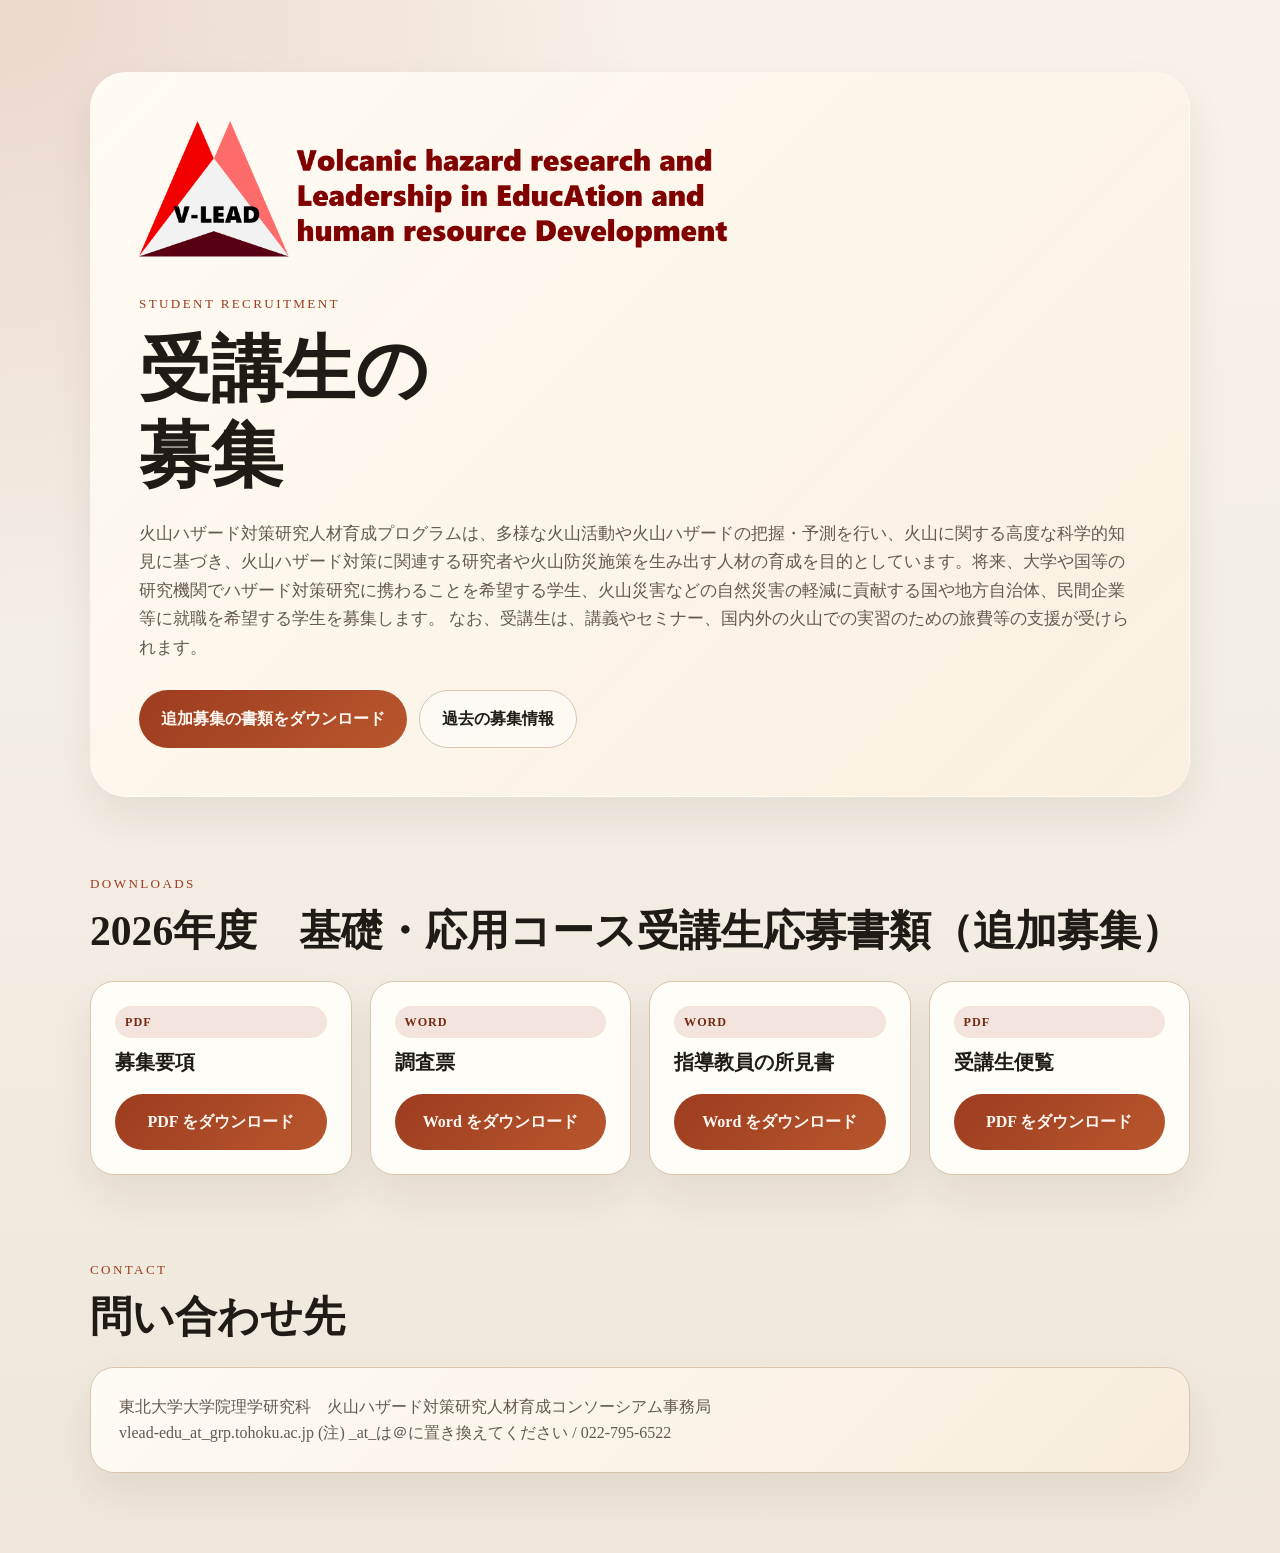
==== commit c8bcfd8b: "Publish additional recruitment page" ====
--- a/index.html
+++ b/index.html
@@ -61,35 +61,36 @@
     <section class="section" id="downloads">
       <div class="section__heading">
         <p class="eyebrow">Downloads</p>
-        <h2>追加募集 受講生応募書類</h2>
-        <p class="section__note">
-          追加募集の応募書類は、準備が整い次第こちらからダウンロードできます。
-        </p>
+        <h2>2026年度　基礎・応用コース受講生応募書類（追加募集）</h2>
       </div>
       <div class="grid grid--downloads">
         <article class="download-card">
           <span class="filetype">PDF</span>
-          <h3>追加募集要項</h3>
-          <p>追加募集の対象、募集期間、提出方法を掲載します。</p>
-          <span class="button button--disabled" aria-disabled="true">準備中</span>
+          <h3>募集要項</h3>
+          <a class="button button--primary" href="downloads/2026kisooyo-boshuyok（追加募集）.pdf" download>
+            PDF をダウンロード
+          </a>
         </article>
         <article class="download-card">
           <span class="filetype">WORD</span>
           <h3>調査票</h3>
-          <p>応募者情報、希望コース、研究計画等を記入する書類です。</p>
-          <span class="button button--disabled" aria-disabled="true">準備中</span>
+          <a class="button button--primary" href="downloads/2026_V-LEAD_kiso-chousahyo_v2.docx" download>
+            Word をダウンロード
+          </a>
         </article>
         <article class="download-card">
           <span class="filetype">WORD</span>
           <h3>指導教員の所見書</h3>
-          <p>指導教員に作成を依頼する所見書です。</p>
-          <span class="button button--disabled" aria-disabled="true">準備中</span>
+          <a class="button button--primary" href="downloads/2026_V-LEAD_kiso-syoken.docx" download>
+            Word をダウンロード
+          </a>
         </article>
         <article class="download-card">
           <span class="filetype">PDF</span>
           <h3>受講生便覧</h3>
-          <p>プログラムの概要、履修方法、支援内容を確認できます。</p>
-          <span class="button button--disabled" aria-disabled="true">準備中</span>
+          <a class="button button--primary" href="downloads/2026_受講生便覧（基礎応用）.pdf" download>
+            PDF をダウンロード
+          </a>
         </article>
       </div>
     </section>
